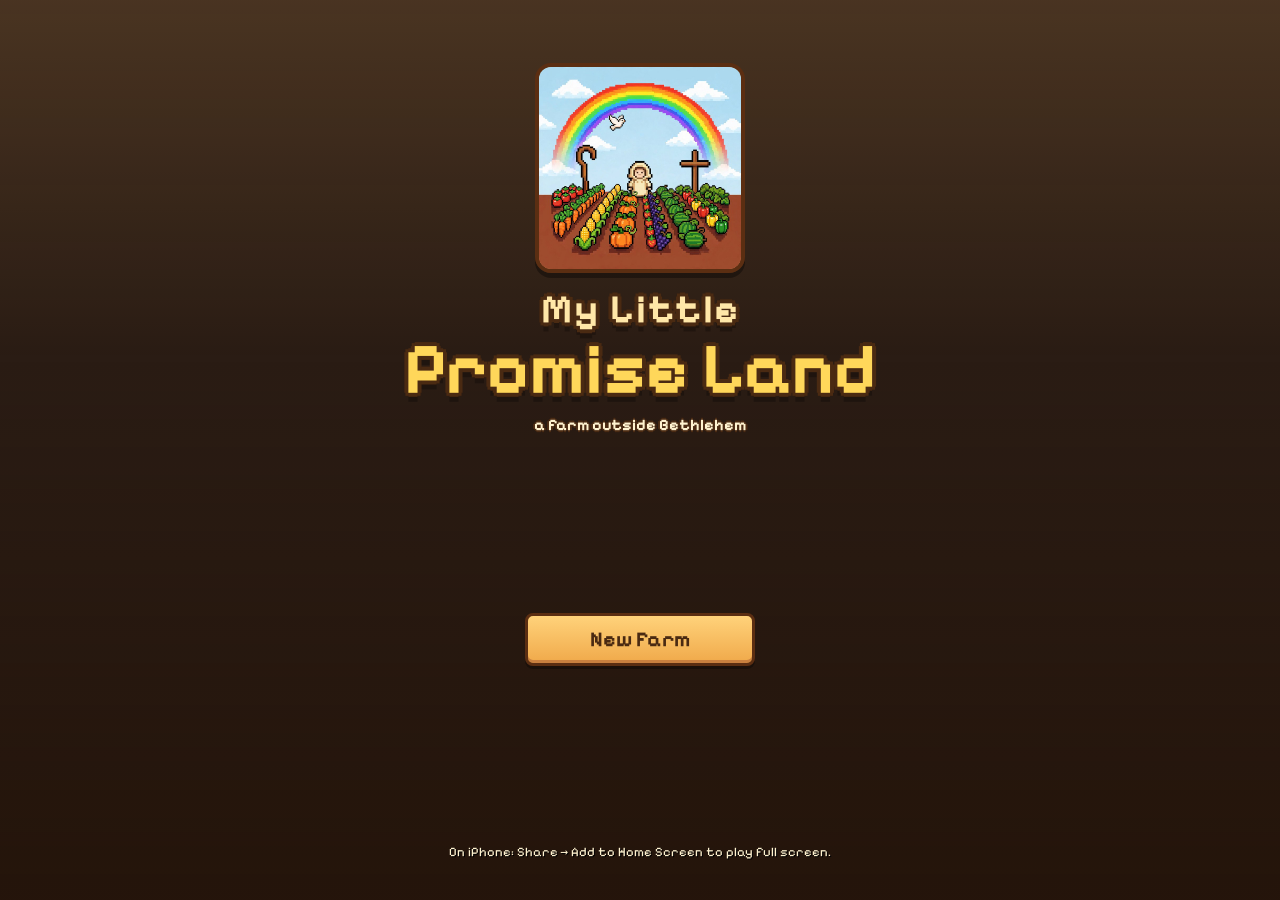
==== public/index.html @ b4720937 "World map with your location, enterable synagogue with its own interior Co-Authored-By: Claude Opus " ====
<!DOCTYPE html>
<html lang="en">
<head>
<meta charset="utf-8">
<meta name="viewport" content="width=device-width,initial-scale=1,maximum-scale=1,user-scalable=no,viewport-fit=cover">
<meta name="apple-mobile-web-app-capable" content="yes">
<meta name="mobile-web-app-capable" content="yes">
<meta name="apple-mobile-web-app-status-bar-style" content="black-translucent">
<meta name="apple-mobile-web-app-title" content="Promise Land">
<meta name="theme-color" content="#2a1c14">
<meta name="description" content="My Little Promise Land: a cozy farming game in Bible-times Bethlehem.">
<title>My Little Promise Land</title>
<link rel="manifest" href="manifest.webmanifest">
<link rel="apple-touch-icon" href="apple-touch-icon.png">
<link rel="icon" href="favicon.png">
<link rel="stylesheet" href="css/style.css">
</head>
<body>
<canvas id="c"></canvas>
<div id="loading"><img class="badge" src="art/logo.jpg" alt=""><span>Loading…</span></div>

<!-- HUD -->
<div id="hud">
  <button id="btnMenu" class="pbtn" aria-label="Bag">🎒</button>
  <button id="btnMap" class="pbtn" aria-label="Map">🗺️</button>
  <div id="clock" class="wood">
    <div id="cDay"></div>
    <div id="cTime"></div>
    <div id="cMoneyRow"><span class="coin">₪</span><span id="cMoney"></span></div>
  </div>
  <div id="energy" class="wood" aria-label="Energy"><div id="eTrack"><div id="eFill"></div></div><span>E</span></div>
  <div id="notes"></div>
  <div id="hotbar" class="wood"></div>
  <button id="btnA" aria-label="Use"><img alt=""></button>
  <button id="btnB" aria-label="Switch tool">⇄</button>
</div>
<div id="joy"><div id="knob"></div></div>
<div id="toasts"></div>
<div id="banner"></div>

<div id="dialog"><div class="paper"><div class="dhead"><canvas id="dPort" width="72" height="72"></canvas><div class="dname"></div></div><div class="dt"></div><div class="dch"></div></div></div>

<div id="menu"><div class="card paper">
  <div class="mhead"><div class="tabs"><div class="tab" data-tab="bag">Bag</div><div class="tab" data-tab="map">Map</div><div class="tab" data-tab="farm">Farm</div><div class="tab" data-tab="people">People</div><div class="tab" data-tab="opts">Options</div></div><button class="x">✕</button></div>
  <div class="mbody"></div>
</div></div>

<div id="binM"><div class="card paper">
  <div class="mhead"><div class="ttl">Shipping Bin</div><button class="x">✕</button></div>
  <div class="mbody"></div>
</div></div>

<div id="title">
  <div class="logo"><img class="badge" src="art/logo.jpg" alt="My Little Promise Land"><div class="l1">My Little</div><div class="l2">Promise Land</div><div class="l3">a farm outside Bethlehem</div></div>
  <div id="tbtns"></div>
  <div class="tip">On iPhone: Share → Add to Home Screen to play full screen.</div>
</div>

<div id="creator"><div class="card paper">
  <h2>Who are you?</h2>
  <div class="cwrap">
    <canvas id="cPrev" width="128" height="136"></canvas>
    <div class="cfields">
      <label>Your name<input id="cName" maxlength="14" autocomplete="off" autocapitalize="words" placeholder="Name"></label>
      <label>Farm name<input id="cFarm" maxlength="18" autocomplete="off" autocapitalize="words" placeholder="e.g. Olive Hill"></label>
    </div>
  </div>
  <div class="crow"><span>Hair</span><button class="arrow" id="cHairL">◀</button><b id="cHairName"></b><button class="arrow" id="cHairR">▶</button></div>
  <div class="crow"><span>Hair color</span><div class="sws" id="cHairCol"></div></div>
  <div class="crow"><span>Skin</span><div class="sws" id="cSkin"></div></div>
  <div class="crow"><span>Tunic</span><div class="sws" id="cShirt"></div></div>
  <div class="crow"><span>Trousers</span><div class="sws" id="cPants"></div></div>
  <div class="cbtns"><button class="btn alt" id="cRandom">Random</button><button class="btn" id="cStart">Start farming</button></div>
</div></div>

<div id="fade"></div>
<div id="night"><div class="stars"></div><div class="nwrap"><div class="moon"></div><div class="n1"></div><div class="n2"></div><div class="n3"></div><button class="btn" id="nGo">Good morning ☀</button></div></div>

<script src="js/core.js"></script>
<script src="js/character.js"></script>
<script src="js/world.js"></script>
<script src="js/farming.js"></script>
<script src="js/npc.js"></script>
<script src="js/town.js"></script>
<script src="js/interior.js"></script>
<script src="js/game.js"></script>
</body>
</html>
---- public/css/style.css ----
@font-face{font-family:'Pixelify Sans';font-weight:400;src:url(../fonts/pixelify-sans-latin-400-normal.woff2) format('woff2')}
@font-face{font-family:'Pixelify Sans';font-weight:600 800;src:url(../fonts/pixelify-sans-latin-700-normal.woff2) format('woff2')}
*{box-sizing:border-box}
html,body{margin:0;height:100%;overflow:hidden;background:#2a1c14;color:#4a2a12;font-family:'Pixelify Sans',ui-monospace,monospace;touch-action:none;-webkit-user-select:none;user-select:none;-webkit-touch-callout:none;-webkit-tap-highlight-color:transparent;overscroll-behavior:none}
#c{position:fixed;inset:0;width:100vw;height:100vh;image-rendering:pixelated;display:block}
button{font:inherit;cursor:pointer}
#loading{position:fixed;inset:0;display:flex;flex-direction:column;gap:16px;align-items:center;justify-content:center;color:#f7d9a0;font-size:22px;z-index:99;background:#2a1c14}
.badge{width:min(46vw,210px);height:auto;border:4px solid #5b2e12;border-radius:16px;box-shadow:inset 0 0 0 3px #e8a35a,0 5px 0 rgba(0,0,0,.35);display:block;margin:0 auto 12px}

/* wood + paper look */
.wood{background:#e8a35a;border:3px solid #5b2e12;border-radius:8px;box-shadow:inset 0 0 0 2px #f6c886,inset 0 -3px 0 2px #c9803f,0 3px 0 rgba(0,0,0,.35)}
.paper{background:#fbe6bf;border:4px solid #5b2e12;border-radius:10px;box-shadow:inset 0 0 0 3px #e8a35a,inset 0 0 0 5px #f9d9a0,0 6px 0 rgba(0,0,0,.35)}
.btn{background:linear-gradient(#ffd27a,#f0a94a);border:3px solid #5b2e12;border-radius:8px;color:#4a2a12;font-weight:700;font-size:16px;padding:8px 16px;box-shadow:inset 0 -3px 0 #c9803f,0 3px 0 rgba(0,0,0,.3)}
.btn:active{transform:translateY(2px);box-shadow:inset 0 -1px 0 #c9803f}
.btn.alt{background:#fbe6bf}
.btn.big{font-size:21px;padding:11px 26px;min-width:230px}
.muted{opacity:.75;font-size:13px}

/* HUD */
#hud{display:none}#hud.on{display:block}
#btnMenu{position:fixed;left:calc(env(safe-area-inset-left) + 10px);top:calc(env(safe-area-inset-top) + 10px);width:52px;height:52px;font-size:26px;z-index:6}
.pbtn{background:#e8a35a;border:3px solid #5b2e12;border-radius:10px;box-shadow:inset 0 0 0 2px #f6c886,inset 0 -3px 0 2px #c9803f,0 3px 0 rgba(0,0,0,.35);display:flex;align-items:center;justify-content:center;padding:0}
#clock{position:fixed;right:calc(env(safe-area-inset-right) + 10px);top:calc(env(safe-area-inset-top) + 10px);padding:6px 10px 6px;min-width:150px;text-align:right;z-index:6}
#cDay{font-weight:700;font-size:15px;background:#fbe6bf;border-radius:4px;padding:1px 6px;text-align:center;box-shadow:inset 0 0 0 2px #c9803f}
#cTime{font-weight:700;font-size:20px;text-align:center;margin:3px 0;color:#3a1e08}
#cMoneyRow{background:#3a1e08;color:#ffd75a;border-radius:4px;padding:2px 8px;font-weight:700;font-size:17px;display:flex;justify-content:space-between;box-shadow:inset 0 0 0 2px #6b3b1c}
.coin{width:20px;height:20px;border-radius:50%;background:radial-gradient(circle at 35% 30%,#fff3a8,#ffd23a 45%,#c98a10);border:2px solid #7a4a00;color:#7a4a00;font-size:11px;display:flex;align-items:center;justify-content:center;align-self:center}
#energy{position:fixed;right:calc(env(safe-area-inset-right) + 12px);top:calc(env(safe-area-inset-top) + 128px);width:30px;padding:4px 4px 2px;z-index:6;display:flex;flex-direction:column;align-items:center}
#eTrack{width:14px;height:110px;background:#3a1e08;border-radius:3px;position:relative;overflow:hidden;box-shadow:inset 0 0 0 1px #000}
#eFill{position:absolute;left:2px;right:2px;bottom:2px;border-radius:2px;transition:height .25s}
#energy span{font-weight:700;font-size:13px;color:#3a1e08;margin-top:1px}
#notes{position:fixed;left:calc(env(safe-area-inset-left) + 10px);top:calc(env(safe-area-inset-top) + 74px);display:flex;flex-direction:column;gap:5px;z-index:6;pointer-events:none}
.note{display:flex;align-items:center;gap:6px;background:#fbe6bf;border:3px solid #5b2e12;border-radius:8px;padding:2px 10px 2px 4px;font-size:14px;font-weight:600;box-shadow:0 3px 0 rgba(0,0,0,.3);transition:opacity .4s,transform .4s}
.note img{width:28px;height:28px;image-rendering:pixelated}.note b{color:#2a7a1a}
.note.in{animation:nin .25s ease-out}.note.out{opacity:0;transform:translateX(-20px)}
@keyframes nin{from{transform:translateX(-30px);opacity:0}}
#hotbar{position:fixed;left:50%;transform:translateX(-50%);bottom:calc(env(safe-area-inset-bottom) + 8px);display:flex;gap:3px;padding:4px;z-index:6}
.slot{width:40px;height:40px;background:#fbe6bf;border-radius:5px;box-shadow:inset 0 0 0 2px #c9803f;position:relative;display:flex;align-items:center;justify-content:center}
.slot img{width:32px;height:32px;image-rendering:pixelated;pointer-events:none}
.slot .n{position:absolute;right:2px;bottom:0;font-size:12px;font-weight:700;color:#fff;text-shadow:1px 1px 0 #000,-1px -1px 0 #000,1px -1px 0 #000,-1px 1px 0 #000;pointer-events:none}
.slot.sel{box-shadow:inset 0 0 0 3px #d9381e,0 0 0 2px #ffd75a}
#btnA{position:fixed;right:calc(env(safe-area-inset-right) + 18px);bottom:calc(env(safe-area-inset-bottom) + 76px);width:84px;height:84px;border-radius:50%;background:radial-gradient(circle at 40% 35%,#ffe3a6,#f0a94a);border:4px solid #5b2e12;box-shadow:inset 0 -5px 0 #c9803f,0 4px 0 rgba(0,0,0,.35);z-index:6;display:flex;align-items:center;justify-content:center;padding:0}
#btnA img{width:46px;height:46px;image-rendering:pixelated;pointer-events:none}
#btnA.dn{transform:translateY(3px) scale(.96);box-shadow:inset 0 -2px 0 #c9803f}
#btnA.talk{background:radial-gradient(circle at 40% 35%,#fff7d6,#ffd75a)}
#btnA.talk::after{content:'!';position:absolute;top:-6px;right:-2px;width:24px;height:24px;border-radius:50%;background:#d9381e;color:#fff;font-weight:700;display:flex;align-items:center;justify-content:center;border:2px solid #5b2e12;font-size:15px}
#btnB{position:fixed;right:calc(env(safe-area-inset-right) + 112px);bottom:calc(env(safe-area-inset-bottom) + 70px);width:52px;height:52px;border-radius:50%;background:#fbe6bf;border:3px solid #5b2e12;box-shadow:inset 0 -3px 0 #e8a35a,0 3px 0 rgba(0,0,0,.3);z-index:6;font-size:22px;font-weight:700;color:#5b2e12;padding:0}
#joy{position:fixed;width:110px;height:110px;border-radius:50%;background:rgba(40,20,8,.18);border:3px solid rgba(255,235,200,.55);display:none;z-index:5;pointer-events:none}
#joy.on{display:block}
#knob{position:absolute;left:31px;top:31px;width:42px;height:42px;border-radius:50%;background:#fbe6bf;border:3px solid #5b2e12;opacity:.9}
#toasts{position:fixed;left:50%;transform:translateX(-50%);top:30%;display:flex;flex-direction:column;align-items:center;gap:6px;z-index:8;pointer-events:none;width:90vw}
.toast{background:#fbe6bf;border:3px solid #5b2e12;border-radius:8px;padding:7px 12px;font-size:15px;text-align:center;box-shadow:0 3px 0 rgba(0,0,0,.3);animation:nin .2s}
#banner{position:fixed;left:50%;top:24%;transform:translateX(-50%);font-size:28px;font-weight:700;color:#fff3d0;text-shadow:3px 0 #4a2a12,-3px 0 #4a2a12,0 3px #4a2a12,0 -3px #4a2a12,2px 2px #4a2a12,-2px -2px #4a2a12,2px -2px #4a2a12,-2px 2px #4a2a12;opacity:0;pointer-events:none;z-index:7;white-space:nowrap}
#banner.on{animation:ban 2.6s}
@keyframes ban{0%{opacity:0;transform:translate(-50%,8px)}15%,75%{opacity:1;transform:translate(-50%,0)}100%{opacity:0}}

/* dialog */
#dialog{position:fixed;left:50%;transform:translateX(-50%);bottom:calc(env(safe-area-inset-bottom) + 64px);width:min(560px,94vw);z-index:20;display:none}
#dialog.on{display:block}
#dialog .paper{padding:14px 16px}
#dialog .dt{font-size:17px;line-height:1.4;color:#3a1e08}
#dialog .dch{display:flex;gap:8px;justify-content:flex-end;margin-top:10px}
#dialog .dch:empty{display:none}

/* menu */
#menu{position:fixed;inset:0;background:rgba(20,10,4,.5);display:none;align-items:center;justify-content:center;z-index:30;padding:calc(env(safe-area-inset-top) + 12px) 10px calc(env(safe-area-inset-bottom) + 12px)}
#menu.on,#binM.on{display:flex}
#binM{position:fixed;inset:0;background:rgba(20,10,4,.5);display:none;align-items:center;justify-content:center;z-index:30;padding:calc(env(safe-area-inset-top) + 12px) 10px calc(env(safe-area-inset-bottom) + 12px)}
#binM .card{width:min(520px,100%);max-height:100%;display:flex;flex-direction:column;overflow:hidden}
.ttl{flex:1;font-weight:700;font-size:20px;padding-left:6px}
.binhead{display:flex;justify-content:space-between;align-items:center;font-weight:700;font-size:17px}.binhead b{background:#3a1e08;color:#ffd75a;border-radius:6px;padding:2px 10px}
.binrow{min-height:52px;background:#e9c58d;border-radius:8px;padding:4px}
.h3{font-weight:700;margin:12px 0 6px}
.slot.dim{opacity:.45}
#night .old-ship{background:rgba(255,240,210,.08);border:2px solid rgba(255,220,160,.4);border-radius:10px;padding:8px 14px;min-width:220px;margin-bottom:10px}
.sh-t{font-weight:700;margin-bottom:4px}
.sh-r{display:flex;align-items:center;gap:8px;font-size:15px;justify-content:space-between}.sh-r img{width:24px;height:24px;image-rendering:pixelated}.sh-r span{flex:1;text-align:left}
.sh-r.tot{border-top:1px solid rgba(255,220,160,.4);margin-top:4px;padding-top:4px;font-weight:700;color:#ffd75a}
.saved{font-size:13px;opacity:.7}
#menu .card{width:min(520px,100%);max-height:100%;display:flex;flex-direction:column;overflow:hidden}
.mhead{display:flex;align-items:center;gap:6px;padding:8px 8px 0}
.tabs{display:flex;gap:4px;flex:1}
.tab{padding:6px 12px;font-weight:700;border-radius:6px 6px 0 0;background:#e8a35a;color:#5b2e12;cursor:pointer}
.tab.on{background:#fff2d6;color:#3a1e08}
.x{width:38px;height:38px;border-radius:8px;background:#d9381e;color:#fff;border:3px solid #5b2e12;font-weight:700;font-size:16px;padding:0}
.mbody{padding:10px 12px 14px;overflow-y:auto;touch-action:pan-y;font-size:15px;background:#fff2d6;margin:0 8px 8px;border-radius:6px}
.grid{display:grid;grid-template-columns:repeat(6,48px);gap:5px;justify-content:center}
.grid .slot{width:48px;height:48px;cursor:pointer}.grid .slot.hb{background:#ffe9bd}.grid .slot.pick{box-shadow:inset 0 0 0 3px #2a7ad9}
.detail{display:flex;gap:10px;align-items:center;margin-top:10px;background:#fbe6bf;border-radius:8px;padding:8px;box-shadow:inset 0 0 0 2px #e8a35a}
.detail img{width:40px;height:40px;image-rendering:pixelated}
.row{display:flex;align-items:center;justify-content:space-between;gap:10px;padding:8px 0;border-bottom:2px dashed #e8c48a}
.farmcard{display:flex;gap:12px;align-items:flex-start}.farmcard canvas{width:96px;height:96px;image-rendering:pixelated;background:#cfe7a8;border-radius:8px;box-shadow:inset 0 0 0 3px #e8a35a;flex:none}
.big{font-size:22px;font-weight:700}
.kv{display:flex;justify-content:space-between;gap:12px;font-size:14px;margin-top:4px}

/* title */
#title{position:fixed;inset:0;z-index:40;display:none;flex-direction:column;align-items:center;justify-content:space-between;padding:calc(env(safe-area-inset-top) + 7vh) 20px calc(env(safe-area-inset-bottom) + 40px);background:linear-gradient(rgba(255,190,110,.15),rgba(0,0,0,0) 40%,rgba(30,12,0,.45))}
#title.on{display:flex}
.logo{text-align:center;color:#ffe7a8;text-shadow:4px 0 #4a2a12,-4px 0 #4a2a12,0 4px #4a2a12,0 -4px #4a2a12,3px 3px #4a2a12,-3px -3px #4a2a12,3px -3px #4a2a12,-3px 3px #4a2a12,0 9px 0 rgba(0,0,0,.25);font-weight:700}
.logo .l1{font-size:min(9vw,40px);letter-spacing:2px}
.logo .l2{font-size:min(14vw,72px);line-height:1;color:#ffd75a}
.logo .l3{font-size:16px;margin-top:10px;color:#fff3d0;text-shadow:2px 0 #4a2a12,-2px 0 #4a2a12,0 2px #4a2a12,0 -2px #4a2a12}
#tbtns{display:flex;flex-direction:column;gap:12px;align-items:center}
#title .tip{color:#fff3d0;font-size:13px;text-shadow:1px 1px 0 #000;text-align:center}

/* creator */
#creator{position:fixed;inset:0;z-index:45;display:none;align-items:center;justify-content:center;background:rgba(30,14,4,.55);padding:calc(env(safe-area-inset-top) + 10px) 10px calc(env(safe-area-inset-bottom) + 10px)}
#creator.on{display:flex}
#creator .card{width:min(440px,100%);max-height:100%;overflow-y:auto;padding:14px 16px 16px;touch-action:pan-y}
#creator h2{margin:0 0 8px;text-align:center;font-size:24px}
.cwrap{display:flex;gap:12px;align-items:center}
#cPrev{width:110px;height:117px;image-rendering:pixelated;background:linear-gradient(#bfe2f2,#bfe2f2 50%,#9ccf6a 50%);border-radius:10px;box-shadow:inset 0 0 0 3px #e8a35a;flex:none}
.cfields{flex:1;display:flex;flex-direction:column;gap:8px}
.cfields label{font-size:13px;font-weight:700;display:flex;flex-direction:column;gap:3px}
.cfields input{font:inherit;font-size:17px;padding:7px 9px;border:3px solid #5b2e12;border-radius:7px;background:#fffaf0;color:#3a1e08;-webkit-user-select:text;user-select:text;width:100%}
.cfields input.need{border-color:#d9381e;animation:shake .3s}
@keyframes shake{25%{transform:translateX(-4px)}75%{transform:translateX(4px)}}
.crow{display:flex;align-items:center;gap:8px;margin-top:10px;font-weight:700;font-size:15px}
.crow>span{width:86px;flex:none}
.crow b{min-width:70px;text-align:center}
.arrow{width:36px;height:34px;border-radius:7px;background:#e8a35a;border:3px solid #5b2e12;color:#5b2e12;font-weight:700;padding:0}
.sws{display:flex;flex-wrap:wrap;gap:5px}
.sw{width:26px;height:26px;border-radius:6px;border:3px solid #5b2e12;padding:0}
.sw.on{outline:3px solid #2a7ad9;outline-offset:1px}
.cbtns{display:flex;justify-content:space-between;margin-top:16px;gap:10px}

#fade{position:fixed;inset:0;background:#0b0820;opacity:0;pointer-events:none;transition:opacity .9s;z-index:50}
#fade.on{opacity:1;pointer-events:auto}

/* landscape phones: energy sits beside the clock, buttons drop to the bottom corner, toolbar moves left */
@media (orientation: landscape) and (max-height: 540px){
  #btnMenu{left:calc(env(safe-area-inset-left) * .35 + 6px);top:8px}
  #clock{right:calc(env(safe-area-inset-right) * .35 + 6px);top:8px}
  #energy{top:108px;right:calc(env(safe-area-inset-right) * .35 + 8px)}
  #eTrack{height:76px}
  #notes{left:calc(env(safe-area-inset-left) * .35 + 6px)}
  #clock{min-width:150px;padding:4px 8px}
  #cTime{font-size:18px;margin:2px 0}
  #hotbar{left:50%;transform:translateX(-50%);bottom:calc(env(safe-area-inset-bottom) + 6px)}
  #btnA{bottom:calc(env(safe-area-inset-bottom) + 14px);right:calc(env(safe-area-inset-right) + 16px);width:76px;height:76px}
  #btnA img{width:42px;height:42px}
  #btnB{bottom:calc(env(safe-area-inset-bottom) + 12px);right:calc(env(safe-area-inset-right) + 102px)}
  #dialog{bottom:calc(env(safe-area-inset-bottom) + 62px);width:min(520px,70vw)}
  #notes{top:68px}
  #toasts{top:22%}
  #title{padding-top:calc(env(safe-area-inset-top) + 3vh);padding-bottom:calc(env(safe-area-inset-bottom) + 14px)}
  .badge{width:min(26vh,150px);margin-bottom:6px}
  .logo .l1{font-size:26px}.logo .l2{font-size:46px}.logo .l3{margin-top:4px}
  #title .tip{display:none}
  #creator .card{width:min(620px,100%)}
}
/* very narrow landscape (small iPhones): slightly smaller toolbar slots */
@media (orientation: landscape) and (max-width: 700px){
  .slot{width:36px;height:36px}.slot img{width:28px;height:28px}
}

/* end of day */
#night{position:fixed;inset:0;z-index:51;display:none;align-items:center;justify-content:center;color:#f7e3b0;text-align:center;padding:calc(env(safe-area-inset-top) + 20px) 18px calc(env(safe-area-inset-bottom) + 20px);background:radial-gradient(ellipse at 50% 120%,#3b2a5a 0%,#151233 45%,#07061a 100%);overflow:hidden}
#night.on{display:flex;animation:nfade .6s}
@keyframes nfade{from{opacity:0}}
#night .stars{position:absolute;inset:0;pointer-events:none}
#night .stars i{position:absolute;width:3px;height:3px;background:#fff6d8;animation:tw 2.4s infinite ease-in-out;opacity:.3}
#night .stars i.big{width:5px;height:5px;box-shadow:0 0 6px #fff3c0}
@keyframes tw{50%{opacity:1}}
.nwrap{position:relative;display:flex;flex-direction:column;align-items:center;gap:8px;width:min(400px,100%);max-height:100%;overflow-y:auto;padding:30px 4px 10px}
.moon{width:54px;height:54px;border-radius:50%;background:#fff1c2;box-shadow:inset -12px -6px 0 #e8cf8a,0 0 30px rgba(255,236,170,.5);margin-bottom:6px}
#night .n1{font-size:24px;font-weight:700;text-shadow:2px 2px 0 #000}
#night .n2{font-size:16px;opacity:.85}
#night .n3{width:100%;display:flex;flex-direction:column;align-items:center;gap:8px;margin-top:6px}
.report{width:100%;padding:12px 14px 12px;color:#3a1e08;opacity:0;transform:translateY(16px) scale(.97);transition:all .4s cubic-bezier(.2,1.4,.4,1)}
.report.show{opacity:1;transform:none}
.rt{font-weight:700;font-size:19px;margin-bottom:6px;letter-spacing:1px}
.rows{display:flex;flex-direction:column;gap:4px}
.sr{display:flex;align-items:center;gap:10px;background:#fff2d6;border-radius:7px;padding:4px 10px 4px 6px;box-shadow:inset 0 0 0 2px #e8c48a;opacity:0;transform:translateX(-26px);transition:all .3s ease-out}
.sr.show{opacity:1;transform:none}
.sr img{width:30px;height:30px;image-rendering:pixelated}
.sr .nm{flex:1;text-align:left;font-size:16px;font-weight:600}.sr small{font-size:13px;opacity:.7}
.sr b{font-size:16px;color:#2a7a1a;min-width:64px;text-align:right}
.rtot{display:flex;justify-content:space-between;align-items:center;margin-top:10px;padding:8px 12px;background:#3a1e08;color:#ffd75a;border-radius:8px;font-weight:700;font-size:18px;opacity:0;transform:scale(.9);transition:all .3s}
.rtot.show{opacity:1;transform:none}.rtot b{font-size:22px}
.rtot.shine{animation:shine .7s}
@keyframes shine{30%{transform:scale(1.07);box-shadow:0 0 22px rgba(255,215,90,.8)}}
.nothing{font-size:15px;opacity:0;transition:opacity .5s;max-width:300px}.nothing.show{opacity:.8}
#night .saved{font-size:13px;opacity:.6}
#nGo{margin-top:8px;opacity:0;pointer-events:none;transform:translateY(8px);transition:all .35s}
#nGo.show{opacity:1;pointer-events:auto;transform:none}

/* watering can level on the toolbar */
.slot .wb{position:absolute;left:5px;right:5px;bottom:3px;height:4px;background:#3a1e08;border-radius:2px;display:none;overflow:hidden}
.slot .wb i{display:block;height:100%;background:#4fb4f2}
/* merchant shop */
.shoprow{display:flex;align-items:center;gap:8px;background:#fbe6bf;border-radius:8px;padding:6px 8px;margin-bottom:6px;box-shadow:inset 0 0 0 2px #e8c48a}
.shoprow img{width:34px;height:34px;image-rendering:pixelated}
.shoprow .si{flex:1;min-width:0}.shoprow .si b{font-size:15px}
.shoprow .sb{display:flex;align-items:center;gap:5px}.shoprow .pr{font-weight:700;color:#7a4a00;margin-right:2px}
.shoprow .btn{padding:5px 9px;font-size:14px}
.shoprow.off{opacity:.5}
.btn:disabled{opacity:.45;filter:grayscale(.6)}

/* dialog speaker */
#dialog .dhead{display:flex;align-items:center;gap:8px;margin:-4px 0 6px}
#dPort{width:56px;height:56px;image-rendering:pixelated;background:#cfe7a8;border-radius:8px;box-shadow:inset 0 0 0 3px #e8a35a}
#dialog .dname{font-weight:700;font-size:18px;color:#7a3a10}
/* shop tabs and requirements */
.stabs{display:flex;gap:6px;margin:4px 0 8px}
.stab{font:inherit;font-weight:700;font-size:15px;padding:6px 12px;border-radius:8px;border:3px solid #5b2e12;background:#fbe6bf;color:#5b2e12}
.stab.on{background:#ffd27a}
.req .ok,.req.ok{color:#2a7a1a}.req .no{color:#b02a1a}.req{font-size:13px;margin-top:2px}
/* people */
.person{display:flex;gap:10px;align-items:center;background:#fbe6bf;border-radius:8px;padding:6px 8px;margin-bottom:6px;box-shadow:inset 0 0 0 2px #e8c48a}
.person canvas{width:48px;height:48px;image-rendering:pixelated;background:#cfe7a8;border-radius:6px}
.person .pi{flex:1}.hearts{color:#e0405a;font-size:15px;letter-spacing:1px}.hearts span{color:#e3c9a0}

.shoprow img.bimg{width:44px;height:44px}

#btnMap{position:fixed;left:calc(env(safe-area-inset-left) + 10px);top:calc(env(safe-area-inset-top) + 70px);width:44px;height:44px;font-size:22px;z-index:6}
@media (orientation:landscape) and (max-height:500px){#btnMap{left:calc(env(safe-area-inset-left) * .35 + 10px);top:66px}}
.mapwrap{position:relative;border:3px solid #5b2e12;border-radius:6px;overflow:hidden;background:#2b5a2a}
.mapwrap canvas{display:block;width:100%;height:auto;image-rendering:pixelated}
.mapwrap .pin{position:absolute;width:26px;height:26px;margin:-13px 0 0 -13px;border-radius:50%;border:3px solid #ff4a32;animation:pinp 1.2s ease-out infinite;pointer-events:none}
@keyframes pinp{0%{transform:scale(.3);opacity:1}100%{transform:scale(1.4);opacity:0}}
.mapbtns{display:flex;gap:6px;margin-bottom:6px}.mapbtns .btn{flex:1;padding:6px 4px;font-size:14px}
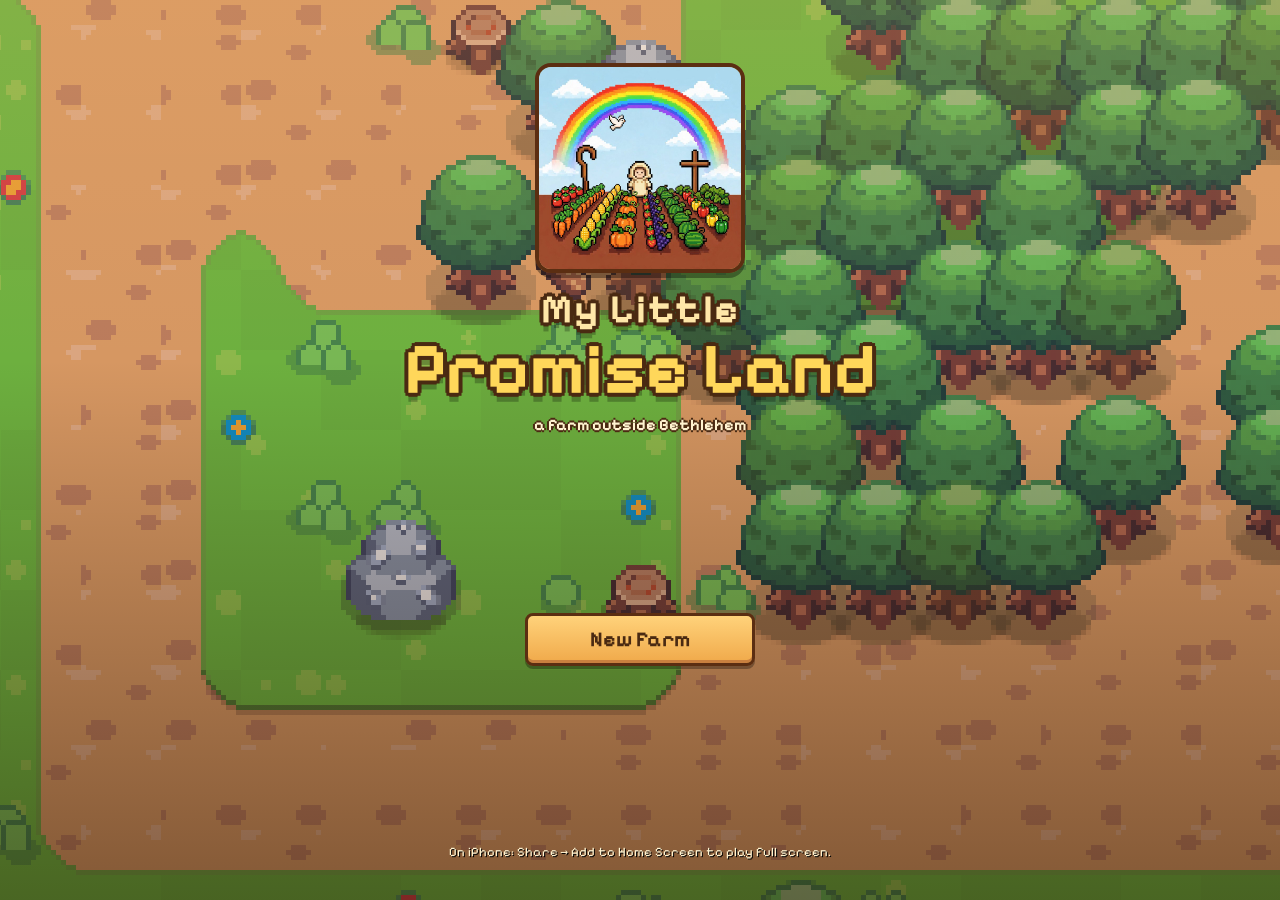
==== commit f4b7831f: "The Jordan: river, stream, Galilee Bay, beach and dock; Peter the fisherman; fishing with a reeling " ====
--- a/public/index.html
+++ b/public/index.html
@@ -83,6 +83,7 @@
 <script src="js/npc.js"></script>
 <script src="js/town.js"></script>
 <script src="js/interior.js"></script>
+<script src="js/jordan.js"></script>
 <script src="js/game.js"></script>
 </body>
 </html>
--- a/public/css/style.css
+++ b/public/css/style.css
@@ -215,8 +215,30 @@
 
 #btnMap{position:fixed;left:calc(env(safe-area-inset-left) + 10px);top:calc(env(safe-area-inset-top) + 70px);width:44px;height:44px;font-size:22px;z-index:6}
 @media (orientation:landscape) and (max-height:500px){#btnMap{left:calc(env(safe-area-inset-left) * .35 + 10px);top:66px}}
-.mapwrap{position:relative;border:3px solid #5b2e12;border-radius:6px;overflow:hidden;background:#2b5a2a}
-.mapwrap canvas{display:block;width:100%;height:auto;image-rendering:pixelated}
-.mapwrap .pin{position:absolute;width:26px;height:26px;margin:-13px 0 0 -13px;border-radius:50%;border:3px solid #ff4a32;animation:pinp 1.2s ease-out infinite;pointer-events:none}
+.mapwrap{position:relative;border:3px solid #5b2e12;border-radius:6px;overflow:auto;background:#2b5a2a;max-height:52vh;-webkit-overflow-scrolling:touch}
+.mapinner{position:relative;width:100%}.mapinner.zoom{width:250%}
+.mapart{display:block;width:100%;height:auto}
+.mlab{position:absolute;transform:translate(-50%,-100%);background:rgba(44,24,10,.86);color:#fff7e2;font:700 11px 'Pixelify Sans',monospace;padding:1px 5px 2px;border-radius:4px;border:1px solid #d9ad3c;white-space:nowrap;pointer-events:none;display:flex;align-items:center;gap:3px;line-height:1.2}
+.mlab.sm{font-size:9px;border-color:#a77c22}.mlab.road{background:rgba(255,248,230,.9);color:#5b2e12;border-color:#5b2e12;font-size:10px}.mlab small{font-size:8px;opacity:.75}
+.mapinner.zoom .mlab{font-size:13px}.mapinner.zoom .mlab.sm{font-size:11px}
+.kd{display:inline-block;width:7px;height:7px;border-radius:50%;flex:none}.kd.open{background:#6fdc4f;box-shadow:0 0 0 1px #2d6b1e}.kd.shut{background:#ef5a3c;box-shadow:0 0 0 1px #7a2414}.kd.you{background:#e8392a;box-shadow:0 0 0 2px #fff}
+.mapkey{display:flex;gap:12px;justify-content:center;margin-top:6px;font-size:12px;color:#5b2e12;font-weight:700}.mapkey span{display:flex;align-items:center;gap:5px}
+.mapbtns .mz{flex:0 0 44px}
+.pin{position:absolute;width:0;height:0;pointer-events:none;z-index:2}
+.pin b{position:absolute;left:-6px;top:-6px;width:12px;height:12px;border-radius:50%;background:#e8392a;border:2px solid #fff;box-sizing:border-box;box-shadow:0 1px 3px rgba(0,0,0,.5)}
+.pin::before{content:'';position:absolute;left:-14px;top:-14px;width:28px;height:28px;border-radius:50%;border:3px solid #ff4a32;box-sizing:border-box;animation:pinp 1.2s ease-out infinite}
+.pin span{position:absolute;left:0;top:9px;transform:translateX(-50%);background:#e8392a;color:#fff;font:700 10px 'Pixelify Sans',monospace;padding:0 4px;border-radius:3px;white-space:nowrap}
 @keyframes pinp{0%{transform:scale(.3);opacity:1}100%{transform:scale(1.4);opacity:0}}
 .mapbtns{display:flex;gap:6px;margin-bottom:6px}.mapbtns .btn{flex:1;padding:6px 4px;font-size:14px}
+.mlab.below{transform:translate(-50%,0)}.mlab.right{transform:translate(-100%,-100%)}.mlab.left{transform:translate(0,-100%)}
+
+#fishgame{position:fixed;inset:0;z-index:30;display:flex;align-items:flex-end;justify-content:center;padding-bottom:calc(env(safe-area-inset-bottom) + 150px);background:rgba(10,20,30,.18);touch-action:none}
+#fishgame .fg-card{width:min(340px,88vw);background:#f6ead0;border:3px solid #5b2e12;border-radius:10px;box-shadow:0 6px 0 #3a1c0a,0 10px 24px rgba(0,0,0,.4);padding:10px 12px 12px;text-align:center}
+#fishgame .fg-title{font:700 18px 'Pixelify Sans',monospace;color:#5b2e12;margin-bottom:8px}
+#fishgame .fg-bar{position:relative;height:30px;border:3px solid #3a2414;border-radius:6px;background:linear-gradient(#3f7fb0,#2c5f8a);overflow:hidden}
+#fishgame .fg-zone{position:absolute;top:0;bottom:0;background:#6fdc4f;box-shadow:inset 0 0 0 2px #2d6b1e}
+#fishgame .fg-needle{position:absolute;top:-2px;bottom:-2px;width:6px;margin-left:-3px;background:#fff;border:2px solid #3a2414;border-radius:3px}
+#fishgame .fg-bar.good{animation:fgg .3s}#fishgame .fg-bar.bad{animation:fgb .3s}
+@keyframes fgg{0%{box-shadow:0 0 0 4px #6fdc4f}100%{box-shadow:none}}@keyframes fgb{0%,100%{transform:none}25%{transform:translateX(-5px)}75%{transform:translateX(5px)}}
+#fishgame .fg-pips{display:flex;gap:6px;justify-content:center;margin:8px 0 2px}#fishgame .fg-pips i{width:14px;height:14px;border-radius:50%;border:2px solid #5b2e12;background:#fff}#fishgame .fg-pips i.on{background:#e8a33a}
+#fishgame .fg-hint{font-size:13px;color:#7a4a28;min-height:16px}
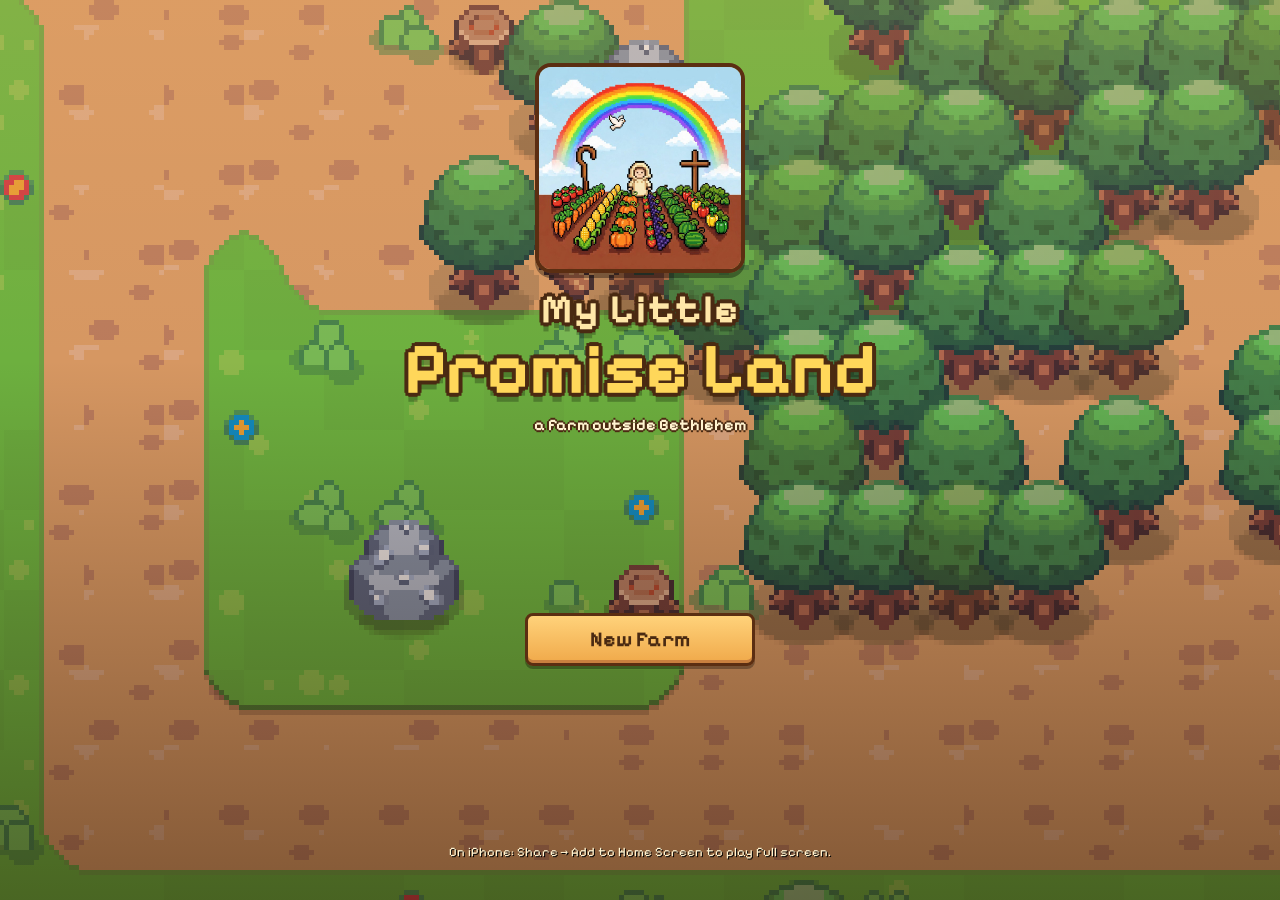
==== commit f255deee: "Mount Sinai: wilderness, oasis, switchback road up the mountain, fire, smoke, storm clouds, lightnin" ====
--- a/public/index.html
+++ b/public/index.html
@@ -84,6 +84,7 @@
 <script src="js/town.js"></script>
 <script src="js/interior.js"></script>
 <script src="js/jordan.js"></script>
+<script src="js/sinai.js"></script>
 <script src="js/game.js"></script>
 </body>
 </html>
--- a/public/css/style.css
+++ b/public/css/style.css
@@ -229,7 +229,7 @@
 .pin::before{content:'';position:absolute;left:-14px;top:-14px;width:28px;height:28px;border-radius:50%;border:3px solid #ff4a32;box-sizing:border-box;animation:pinp 1.2s ease-out infinite}
 .pin span{position:absolute;left:0;top:9px;transform:translateX(-50%);background:#e8392a;color:#fff;font:700 10px 'Pixelify Sans',monospace;padding:0 4px;border-radius:3px;white-space:nowrap}
 @keyframes pinp{0%{transform:scale(.3);opacity:1}100%{transform:scale(1.4);opacity:0}}
-.mapbtns{display:flex;gap:6px;margin-bottom:6px}.mapbtns .btn{flex:1;padding:6px 4px;font-size:14px}
+.mapbtns{display:flex;flex-wrap:wrap;gap:5px;margin-bottom:6px}.mapbtns .btn{flex:1 1 28%;padding:5px 3px;font-size:13px}
 .mlab.below{transform:translate(-50%,0)}.mlab.right{transform:translate(-100%,-100%)}.mlab.left{transform:translate(0,-100%)}
 
 #fishgame{position:fixed;inset:0;z-index:30;display:flex;align-items:flex-end;justify-content:center;padding-bottom:calc(env(safe-area-inset-bottom) + 150px);background:rgba(10,20,30,.18);touch-action:none}
@@ -242,3 +242,18 @@
 @keyframes fgg{0%{box-shadow:0 0 0 4px #6fdc4f}100%{box-shadow:none}}@keyframes fgb{0%,100%{transform:none}25%{transform:translateX(-5px)}75%{transform:translateX(5px)}}
 #fishgame .fg-pips{display:flex;gap:6px;justify-content:center;margin:8px 0 2px}#fishgame .fg-pips i{width:14px;height:14px;border-radius:50%;border:2px solid #5b2e12;background:#fff}#fishgame .fg-pips i.on{background:#e8a33a}
 #fishgame .fg-hint{font-size:13px;color:#7a4a28;min-height:16px}
+#catchpop{position:fixed;inset:0;z-index:31;display:flex;align-items:center;justify-content:center;background:rgba(10,20,30,.35);animation:cpfade .2s}
+#catchpop .cp-card{position:relative;width:min(280px,80vw);background:#f6ead0;border:3px solid #5b2e12;border-radius:12px;box-shadow:0 6px 0 #3a1c0a,0 12px 30px rgba(0,0,0,.45);padding:18px 16px 14px;text-align:center;animation:cppop .35s cubic-bezier(.2,1.6,.4,1)}
+#catchpop .cp-badge{position:absolute;top:-14px;left:50%;transform:translateX(-50%) rotate(-3deg);background:#e8392a;color:#fff;font:700 14px 'Pixelify Sans',monospace;padding:3px 12px;border-radius:6px;border:2px solid #7a1a10;white-space:nowrap}
+#catchpop .cp-pic{width:150px;height:110px;margin:4px auto 8px;border-radius:10px;background:radial-gradient(circle,#bfe3f5 0,#7fbfe0 70%);border:3px solid #5b2e12;display:flex;align-items:center;justify-content:center}
+#catchpop .cp-pic img{width:112px;height:auto;image-rendering:pixelated;animation:cpwig 1.4s ease-in-out infinite}
+#catchpop .cp-name{font:700 22px 'Pixelify Sans',monospace;color:#5b2e12}
+#catchpop .cp-sub{color:#7a4a28;margin:6px 0 10px}
+#catchpop .cp-stats{display:flex;justify-content:center;gap:10px;margin:8px 0 12px}
+#catchpop .cp-stats div{background:#fff7e2;border:2px solid #c9a46a;border-radius:8px;padding:5px 14px;display:flex;flex-direction:column;align-items:center;min-width:76px}
+#catchpop .cp-stats b{font:700 18px 'Pixelify Sans',monospace;color:#3a2414}#catchpop .cp-stats span{font-size:11px;color:#8a6a48}
+#catchpop .btn{min-width:120px}
+@keyframes cppop{0%{transform:scale(.6);opacity:0}100%{transform:scale(1);opacity:1}}@keyframes cpfade{0%{opacity:0}}
+@keyframes cpwig{0%,100%{transform:rotate(-6deg)}50%{transform:rotate(6deg)}}
+
+*{font-variant-ligatures:none!important;font-feature-settings:"liga" 0,"clig" 0!important}
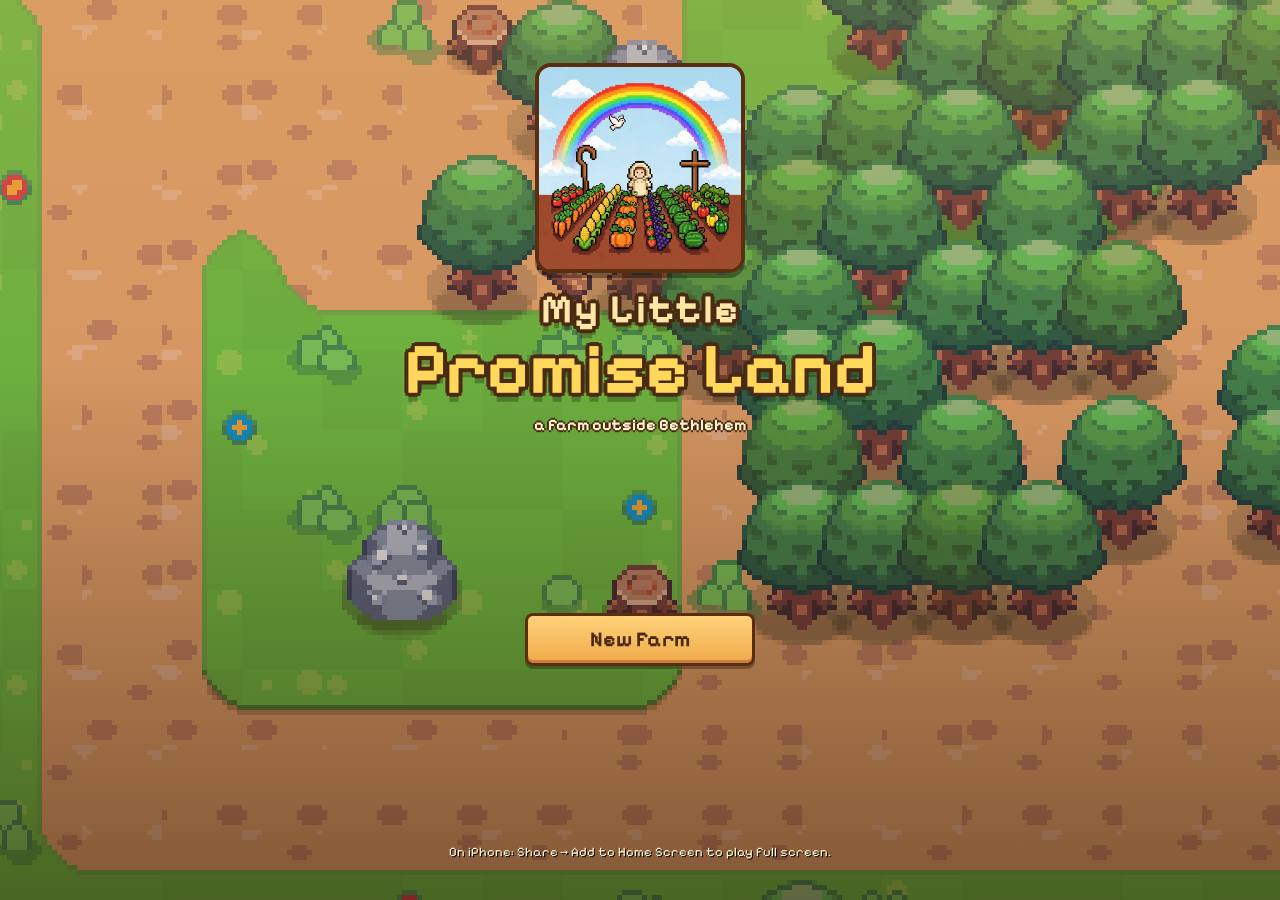
==== commit 93c712c6: "Workbench crafting: 47 recipes in 5 tabs that unlock as you play; machines (sprinklers, beehive, pre" ====
--- a/public/index.html
+++ b/public/index.html
@@ -85,6 +85,7 @@
 <script src="js/interior.js"></script>
 <script src="js/jordan.js"></script>
 <script src="js/sinai.js"></script>
+<script src="js/craft.js"></script>
 <script src="js/game.js"></script>
 </body>
 </html>
--- a/public/css/style.css
+++ b/public/css/style.css
@@ -257,3 +257,28 @@
 @keyframes cpwig{0%,100%{transform:rotate(-6deg)}50%{transform:rotate(6deg)}}
 
 *{font-variant-ligatures:none!important;font-feature-settings:"liga" 0,"clig" 0!important}
+/* workbench */
+.ctabs{position:sticky;top:-10px;z-index:2;background:#fff2d6;margin:0 -2px 6px;padding:4px 2px;overflow-x:auto;flex-wrap:nowrap;scrollbar-width:none}
+.ctabs::-webkit-scrollbar{display:none}
+.ctabs{gap:4px}.ctabs .stab{position:relative;flex:1 1 0;min-width:0;padding:5px 2px;font-size:13px;display:flex;flex-direction:column;align-items:center;line-height:1.05}
+.ctabs .stab small{font-size:11px;opacity:.7;font-weight:600}
+.ctabs .dot{position:absolute;top:-3px;right:-3px;width:10px;height:10px;border-radius:50%;background:#e8452c;border:2px solid #fff3dc}
+.conly{display:flex;align-items:center;gap:6px;font-size:13px;color:#5b2e12;margin:0 2px 6px}
+.conly input{width:18px;height:18px;accent-color:#c8743a}
+.csub{margin:8px 2px 5px;font-size:14px;color:#7a4a1a;text-transform:uppercase;letter-spacing:.04em}
+.crow{align-items:flex-start}
+.crow .bimg{margin-top:2px}
+.crow.cant{background:#f4e2c4}
+.crow.lock{opacity:.75;background:#ecdcc0}
+.crow img.sil{filter:brightness(0);opacity:.28}
+.crow .lk{display:block;width:16px;height:20px;position:relative}
+.crow .lk:before{content:'';position:absolute;left:3px;top:0;width:6px;height:7px;border:3px solid #7a5a3a;border-bottom:0;border-radius:6px 6px 0 0}
+.crow .lk:after{content:'';position:absolute;left:0;top:8px;width:16px;height:11px;background:#7a5a3a;border-radius:2px}
+.ings{display:flex;flex-wrap:wrap;gap:3px 4px;margin-top:4px}
+.ing{display:inline-flex;align-items:center;gap:2px;font-size:12px;font-weight:700;padding:1px 5px 1px 2px;border-radius:6px;background:#fff3dc;box-shadow:inset 0 0 0 1px #e8c48a}
+.ing img{width:16px;height:16px;image-rendering:pixelated}
+.ing small{font-weight:600;font-size:11px}.ing.ok{color:#2a7a1a}.ing.no{color:#b02a1a;background:#fbe0d6}
+.newb{font-size:10px;background:#e8452c;color:#fff;border-radius:4px;padding:1px 4px;vertical-align:2px}
+.xn{font-size:12px;color:#7a4a00}
+.cbtns{flex-direction:column;align-self:center}
+.cbtns .btn{min-width:62px}
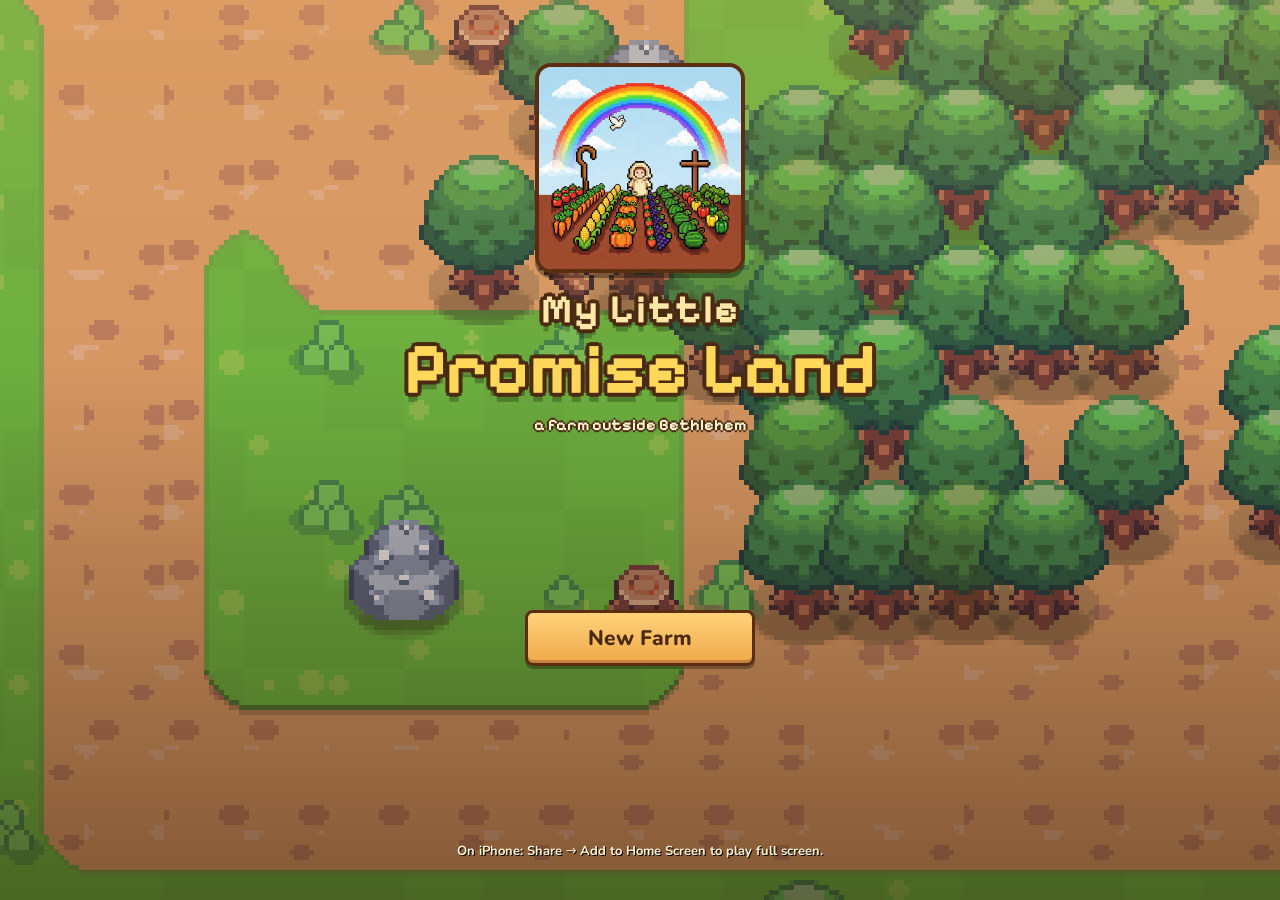
==== commit 97e0e90a: "Sinai Caverns: hand-designed five-section cave system (Upper Tunnels, Underground River, Crystal Gro" ====
--- a/public/index.html
+++ b/public/index.html
@@ -85,6 +85,7 @@
 <script src="js/interior.js"></script>
 <script src="js/jordan.js"></script>
 <script src="js/sinai.js"></script>
+<script src="js/caves.js"></script>
 <script src="js/craft.js"></script>
 <script src="js/game.js"></script>
 </body>
--- a/public/css/style.css
+++ b/public/css/style.css
@@ -1,7 +1,9 @@
-@font-face{font-family:'Pixelify Sans';font-weight:400;src:url(../fonts/pixelify-sans-latin-400-normal.woff2) format('woff2')}
-@font-face{font-family:'Pixelify Sans';font-weight:600 800;src:url(../fonts/pixelify-sans-latin-700-normal.woff2) format('woff2')}
+@font-face{font-family:'Pixelify Sans';font-weight:400 900;src:url(../fonts/pixelify-sans-latin-700-normal.woff2) format('woff2')}
+@font-face{font-family:'Nunito';font-weight:400 600;font-display:swap;src:url(../fonts/nunito-latin-700-normal.woff2) format('woff2')}
+@font-face{font-family:'Nunito';font-weight:700;font-display:swap;src:url(../fonts/nunito-latin-800-normal.woff2) format('woff2')}
+@font-face{font-family:'Nunito';font-weight:800 900;font-display:swap;src:url(../fonts/nunito-latin-900-normal.woff2) format('woff2')}
 *{box-sizing:border-box}
-html,body{margin:0;height:100%;overflow:hidden;background:#2a1c14;color:#4a2a12;font-family:'Pixelify Sans',ui-monospace,monospace;touch-action:none;-webkit-user-select:none;user-select:none;-webkit-touch-callout:none;-webkit-tap-highlight-color:transparent;overscroll-behavior:none}
+html,body{margin:0;height:100%;overflow:hidden;background:#2a1c14;color:#4a2a12;font-family:'Nunito',ui-rounded,system-ui,sans-serif;font-variant-numeric:tabular-nums lining-nums;touch-action:none;-webkit-user-select:none;user-select:none;-webkit-touch-callout:none;-webkit-tap-highlight-color:transparent;overscroll-behavior:none}
 #c{position:fixed;inset:0;width:100vw;height:100vh;image-rendering:pixelated;display:block}
 button{font:inherit;cursor:pointer}
 #loading{position:fixed;inset:0;display:flex;flex-direction:column;gap:16px;align-items:center;justify-content:center;color:#f7d9a0;font-size:22px;z-index:99;background:#2a1c14}
@@ -218,7 +220,7 @@
 .mapwrap{position:relative;border:3px solid #5b2e12;border-radius:6px;overflow:auto;background:#2b5a2a;max-height:52vh;-webkit-overflow-scrolling:touch}
 .mapinner{position:relative;width:100%}.mapinner.zoom{width:250%}
 .mapart{display:block;width:100%;height:auto}
-.mlab{position:absolute;transform:translate(-50%,-100%);background:rgba(44,24,10,.86);color:#fff7e2;font:700 11px 'Pixelify Sans',monospace;padding:1px 5px 2px;border-radius:4px;border:1px solid #d9ad3c;white-space:nowrap;pointer-events:none;display:flex;align-items:center;gap:3px;line-height:1.2}
+.mlab{position:absolute;transform:translate(-50%,-100%);background:rgba(44,24,10,.86);color:#fff7e2;font:700 11px 'Nunito',sans-serif;padding:1px 5px 2px;border-radius:4px;border:1px solid #d9ad3c;white-space:nowrap;pointer-events:none;display:flex;align-items:center;gap:3px;line-height:1.2}
 .mlab.sm{font-size:9px;border-color:#a77c22}.mlab.road{background:rgba(255,248,230,.9);color:#5b2e12;border-color:#5b2e12;font-size:10px}.mlab small{font-size:8px;opacity:.75}
 .mapinner.zoom .mlab{font-size:13px}.mapinner.zoom .mlab.sm{font-size:11px}
 .kd{display:inline-block;width:7px;height:7px;border-radius:50%;flex:none}.kd.open{background:#6fdc4f;box-shadow:0 0 0 1px #2d6b1e}.kd.shut{background:#ef5a3c;box-shadow:0 0 0 1px #7a2414}.kd.you{background:#e8392a;box-shadow:0 0 0 2px #fff}
@@ -227,14 +229,14 @@
 .pin{position:absolute;width:0;height:0;pointer-events:none;z-index:2}
 .pin b{position:absolute;left:-6px;top:-6px;width:12px;height:12px;border-radius:50%;background:#e8392a;border:2px solid #fff;box-sizing:border-box;box-shadow:0 1px 3px rgba(0,0,0,.5)}
 .pin::before{content:'';position:absolute;left:-14px;top:-14px;width:28px;height:28px;border-radius:50%;border:3px solid #ff4a32;box-sizing:border-box;animation:pinp 1.2s ease-out infinite}
-.pin span{position:absolute;left:0;top:9px;transform:translateX(-50%);background:#e8392a;color:#fff;font:700 10px 'Pixelify Sans',monospace;padding:0 4px;border-radius:3px;white-space:nowrap}
+.pin span{position:absolute;left:0;top:9px;transform:translateX(-50%);background:#e8392a;color:#fff;font:700 10px 'Nunito',sans-serif;padding:0 4px;border-radius:3px;white-space:nowrap}
 @keyframes pinp{0%{transform:scale(.3);opacity:1}100%{transform:scale(1.4);opacity:0}}
 .mapbtns{display:flex;flex-wrap:wrap;gap:5px;margin-bottom:6px}.mapbtns .btn{flex:1 1 28%;padding:5px 3px;font-size:13px}
 .mlab.below{transform:translate(-50%,0)}.mlab.right{transform:translate(-100%,-100%)}.mlab.left{transform:translate(0,-100%)}
 
 #fishgame{position:fixed;inset:0;z-index:30;display:flex;align-items:flex-end;justify-content:center;padding-bottom:calc(env(safe-area-inset-bottom) + 150px);background:rgba(10,20,30,.18);touch-action:none}
 #fishgame .fg-card{width:min(340px,88vw);background:#f6ead0;border:3px solid #5b2e12;border-radius:10px;box-shadow:0 6px 0 #3a1c0a,0 10px 24px rgba(0,0,0,.4);padding:10px 12px 12px;text-align:center}
-#fishgame .fg-title{font:700 18px 'Pixelify Sans',monospace;color:#5b2e12;margin-bottom:8px}
+#fishgame .fg-title{font:700 18px 'Nunito',sans-serif;color:#5b2e12;margin-bottom:8px}
 #fishgame .fg-bar{position:relative;height:30px;border:3px solid #3a2414;border-radius:6px;background:linear-gradient(#3f7fb0,#2c5f8a);overflow:hidden}
 #fishgame .fg-zone{position:absolute;top:0;bottom:0;background:#6fdc4f;box-shadow:inset 0 0 0 2px #2d6b1e}
 #fishgame .fg-needle{position:absolute;top:-2px;bottom:-2px;width:6px;margin-left:-3px;background:#fff;border:2px solid #3a2414;border-radius:3px}
@@ -244,14 +246,14 @@
 #fishgame .fg-hint{font-size:13px;color:#7a4a28;min-height:16px}
 #catchpop{position:fixed;inset:0;z-index:31;display:flex;align-items:center;justify-content:center;background:rgba(10,20,30,.35);animation:cpfade .2s}
 #catchpop .cp-card{position:relative;width:min(280px,80vw);background:#f6ead0;border:3px solid #5b2e12;border-radius:12px;box-shadow:0 6px 0 #3a1c0a,0 12px 30px rgba(0,0,0,.45);padding:18px 16px 14px;text-align:center;animation:cppop .35s cubic-bezier(.2,1.6,.4,1)}
-#catchpop .cp-badge{position:absolute;top:-14px;left:50%;transform:translateX(-50%) rotate(-3deg);background:#e8392a;color:#fff;font:700 14px 'Pixelify Sans',monospace;padding:3px 12px;border-radius:6px;border:2px solid #7a1a10;white-space:nowrap}
+#catchpop .cp-badge{position:absolute;top:-14px;left:50%;transform:translateX(-50%) rotate(-3deg);background:#e8392a;color:#fff;font:700 14px 'Nunito',sans-serif;padding:3px 12px;border-radius:6px;border:2px solid #7a1a10;white-space:nowrap}
 #catchpop .cp-pic{width:150px;height:110px;margin:4px auto 8px;border-radius:10px;background:radial-gradient(circle,#bfe3f5 0,#7fbfe0 70%);border:3px solid #5b2e12;display:flex;align-items:center;justify-content:center}
 #catchpop .cp-pic img{width:112px;height:auto;image-rendering:pixelated;animation:cpwig 1.4s ease-in-out infinite}
-#catchpop .cp-name{font:700 22px 'Pixelify Sans',monospace;color:#5b2e12}
+#catchpop .cp-name{font:700 22px 'Nunito',sans-serif;color:#5b2e12}
 #catchpop .cp-sub{color:#7a4a28;margin:6px 0 10px}
 #catchpop .cp-stats{display:flex;justify-content:center;gap:10px;margin:8px 0 12px}
 #catchpop .cp-stats div{background:#fff7e2;border:2px solid #c9a46a;border-radius:8px;padding:5px 14px;display:flex;flex-direction:column;align-items:center;min-width:76px}
-#catchpop .cp-stats b{font:700 18px 'Pixelify Sans',monospace;color:#3a2414}#catchpop .cp-stats span{font-size:11px;color:#8a6a48}
+#catchpop .cp-stats b{font:700 18px 'Nunito',sans-serif;color:#3a2414}#catchpop .cp-stats span{font-size:11px;color:#8a6a48}
 #catchpop .btn{min-width:120px}
 @keyframes cppop{0%{transform:scale(.6);opacity:0}100%{transform:scale(1);opacity:1}}@keyframes cpfade{0%{opacity:0}}
 @keyframes cpwig{0%,100%{transform:rotate(-6deg)}50%{transform:rotate(6deg)}}
@@ -282,3 +284,12 @@
 .xn{font-size:12px;color:#7a4a00}
 .cbtns{flex-direction:column;align-self:center}
 .cbtns .btn{min-width:62px}
+
+/* the game logo keeps its pixel lettering */
+.logo,.logo *{font-family:'Pixelify Sans',monospace}
+
+/* name of the item picked with the switch button */
+#selname{position:fixed;left:50%;bottom:calc(env(safe-area-inset-bottom) + 132px);transform:translate(-50%,6px);z-index:7;display:flex;align-items:center;gap:6px;padding:4px 12px 4px 6px;background:#fbe6bf;border:3px solid #5b2e12;border-radius:12px;color:#5b2e12;font-weight:800;font-size:15px;white-space:nowrap;opacity:0;pointer-events:none;transition:opacity .15s,transform .15s}
+#selname.on{opacity:1;transform:translate(-50%,0)}
+#selname img{width:24px;height:24px;image-rendering:pixelated}
+#selname small{font-size:12px;opacity:.75}
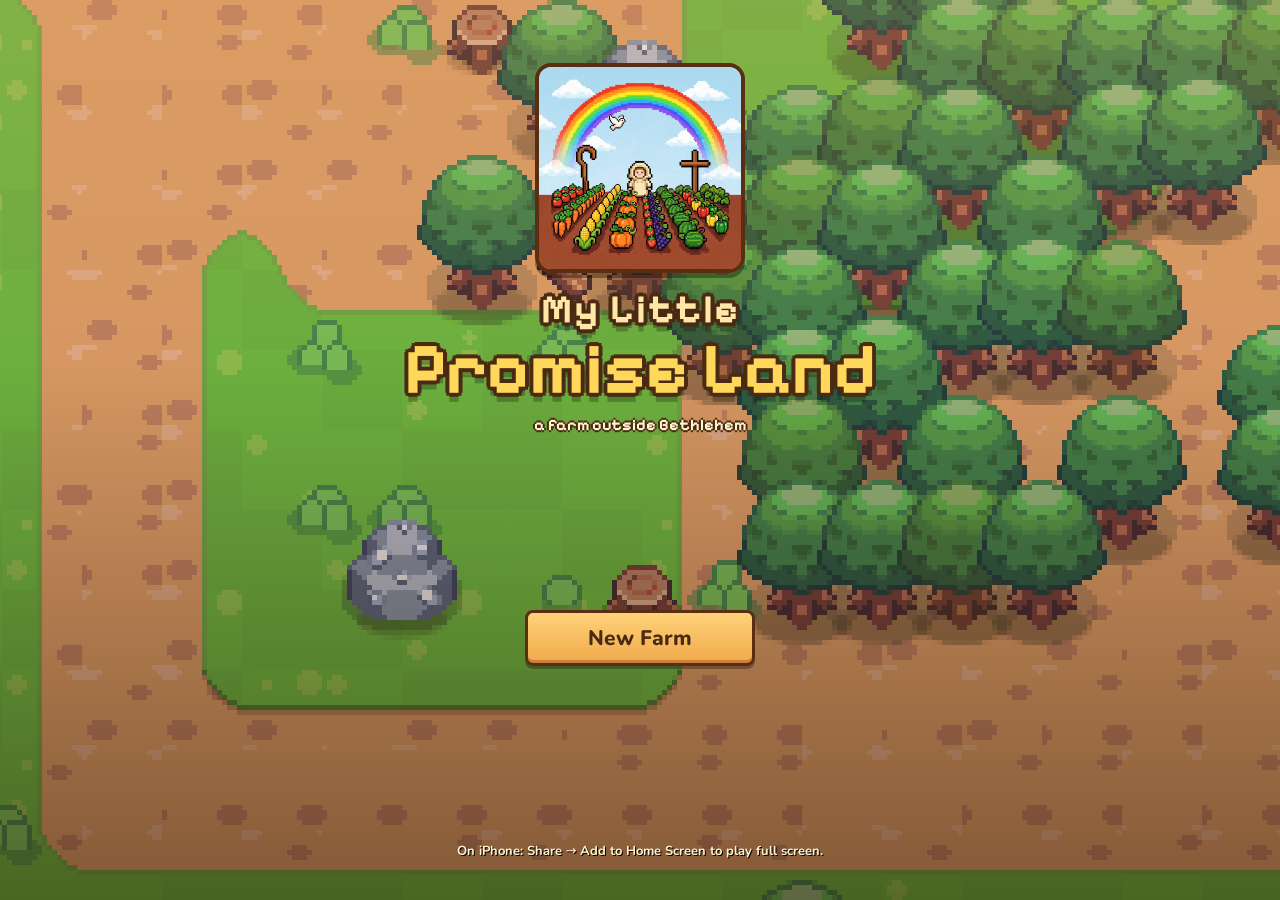
==== commit 88d9fc69: "Collection Book (fish and relics with rarity, hints, biggest catch); rarer cave fish, relics and a l" ====
--- a/public/index.html
+++ b/public/index.html
@@ -41,7 +41,7 @@
 <div id="dialog"><div class="paper"><div class="dhead"><canvas id="dPort" width="72" height="72"></canvas><div class="dname"></div></div><div class="dt"></div><div class="dch"></div></div></div>
 
 <div id="menu"><div class="card paper">
-  <div class="mhead"><div class="tabs"><div class="tab" data-tab="bag">Bag</div><div class="tab" data-tab="map">Map</div><div class="tab" data-tab="farm">Farm</div><div class="tab" data-tab="people">People</div><div class="tab" data-tab="opts">Options</div></div><button class="x">✕</button></div>
+  <div class="mhead"><div class="tabs"><div class="tab" data-tab="bag">Bag</div><div class="tab" data-tab="map">Map</div><div class="tab" data-tab="farm">Farm</div><div class="tab" data-tab="people">People</div><div class="tab" data-tab="book">Book</div><div class="tab" data-tab="opts">Options</div></div><button class="x">✕</button></div>
   <div class="mbody"></div>
 </div></div>
 
--- a/public/css/style.css
+++ b/public/css/style.css
@@ -293,3 +293,21 @@
 #selname.on{opacity:1;transform:translate(-50%,0)}
 #selname img{width:24px;height:24px;image-rendering:pixelated}
 #selname small{font-size:12px;opacity:.75}
+
+/* church treasury */
+.relicgrid{display:grid;grid-template-columns:repeat(3,1fr);gap:6px}
+.relic{display:flex;flex-direction:column;align-items:center;text-align:center;padding:6px 3px;border-radius:10px;background:#f3e2c2;box-shadow:inset 0 0 0 2px #e2c48e}
+.relic img{width:36px;height:36px;image-rendering:pixelated}.relic img.sil{filter:brightness(0);opacity:.25}
+.relic b{font-size:12px;line-height:1.1;margin-top:2px}.relic small{font-size:10px;opacity:.7;line-height:1.1}
+.relic.got{background:#fff6dc;box-shadow:inset 0 0 0 2px #d8a840}.relic.held{background:#e9f6dc;box-shadow:inset 0 0 0 2px #7ab85a}
+.rrow{display:flex;justify-content:space-between;padding:5px 8px;border-radius:8px;background:#f3e2c2;margin-bottom:4px;font-weight:700;font-size:13px}.rrow.done{background:#e3f0d0;color:#3a6a2a}
+
+/* collection book */
+.bookgrid{display:grid;grid-template-columns:repeat(3,1fr);gap:6px;margin-bottom:4px}
+.bk{display:flex;flex-direction:column;align-items:center;text-align:center;padding:6px 3px 5px;border-radius:10px;background:#efdcba;box-shadow:inset 0 0 0 2px #e0c08a}
+.bk.got{background:#fff6dc;box-shadow:inset 0 0 0 2px #d8a840}
+.bk img{width:36px;height:36px;image-rendering:pixelated}.bk img.sil{filter:brightness(0);opacity:.25}
+.bk b{font-size:12px;line-height:1.1;margin-top:2px}.bk small{font-size:10px;opacity:.75;line-height:1.15;margin-top:2px}
+.rar{font-style:normal;font-size:9px;font-weight:900;letter-spacing:.04em;text-transform:uppercase;padding:1px 5px;border-radius:5px;margin-top:2px;color:#fff}
+.rar.c{background:#8a9a7a}.rar.u{background:#4a8ac0}.rar.r{background:#9a4ac0}.rar.l{background:linear-gradient(90deg,#d89a10,#f0c840);color:#4a2a00}
+.mhead .tabs{gap:3px;min-width:0}.mhead .tabs .tab{flex:1 1 auto;min-width:0;padding:6px 4px;text-align:center;font-size:14px;white-space:nowrap}
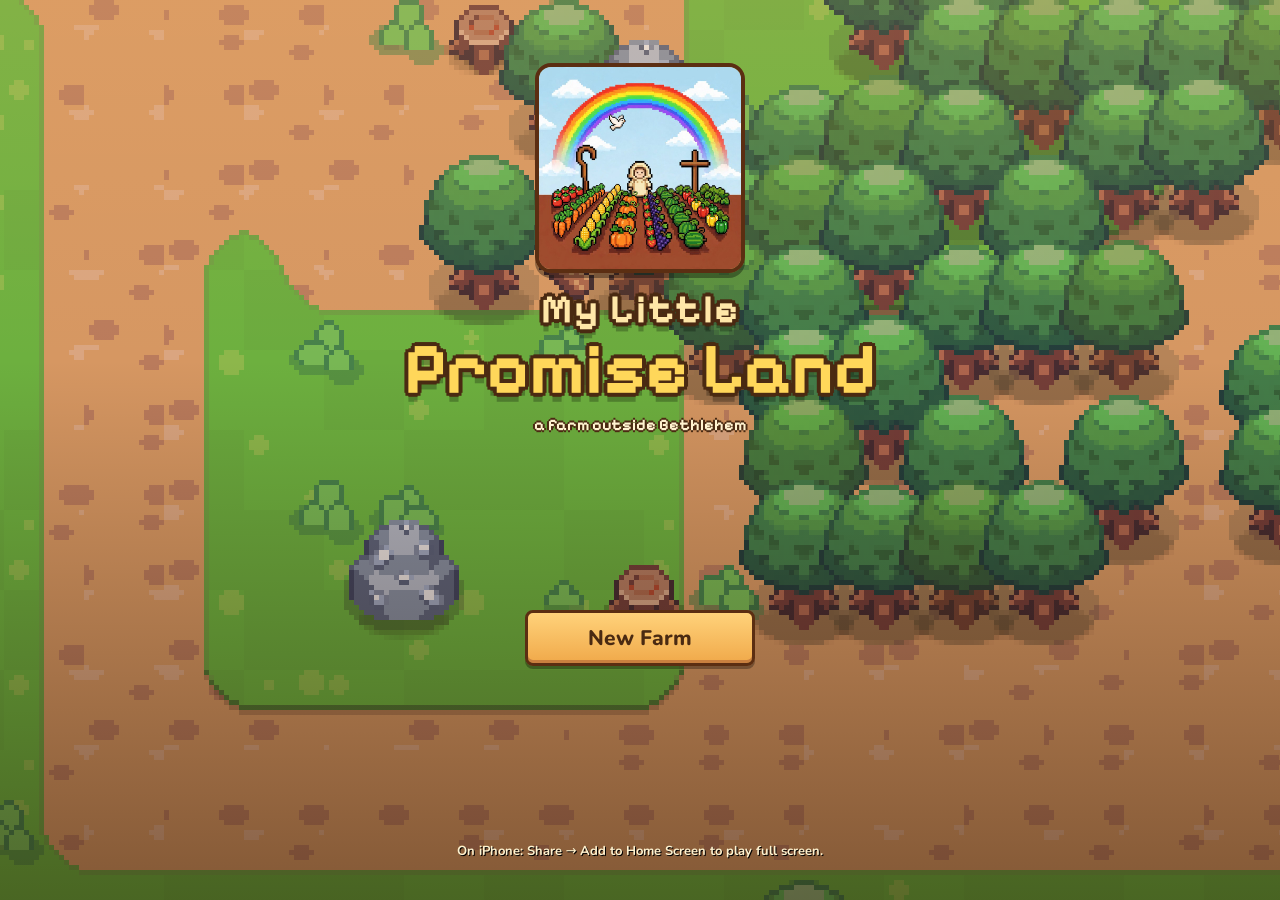
==== commit 85d888f8: "15 new unlockable items, seasonal shop stock, clearer icons Co-Authored-By: Claude Opus 5.5 <noreply" ====
--- a/public/index.html
+++ b/public/index.html
@@ -87,6 +87,7 @@
 <script src="js/sinai.js"></script>
 <script src="js/caves.js"></script>
 <script src="js/craft.js"></script>
+<script src="js/more.js"></script>
 <script src="js/game.js"></script>
 </body>
 </html>
--- a/public/css/style.css
+++ b/public/css/style.css
@@ -311,3 +311,7 @@
 .rar{font-style:normal;font-size:9px;font-weight:900;letter-spacing:.04em;text-transform:uppercase;padding:1px 5px;border-radius:5px;margin-top:2px;color:#fff}
 .rar.c{background:#8a9a7a}.rar.u{background:#4a8ac0}.rar.r{background:#9a4ac0}.rar.l{background:linear-gradient(90deg,#d89a10,#f0c840);color:#4a2a00}
 .mhead .tabs{gap:3px;min-width:0}.mhead .tabs .tab{flex:1 1 auto;min-width:0;padding:6px 4px;text-align:center;font-size:14px;white-space:nowrap}
+
+.shoprow.slock{background:#ecdcc0}.slock img{filter:grayscale(1);opacity:.45}.slock b{color:#8a7a68}.slock .muted{color:#7a5a3a}
+.slock .lk{display:block;width:16px;height:20px;position:relative}.slock .lk:before{content:'';position:absolute;left:3px;top:0;width:6px;height:7px;border:3px solid #7a5a3a;border-bottom:0;border-radius:6px 6px 0 0}.slock .lk:after{content:'';position:absolute;left:0;top:8px;width:16px;height:11px;background:#7a5a3a;border-radius:2px}
+.muted.soon{margin:8px 2px 2px;font-style:italic}
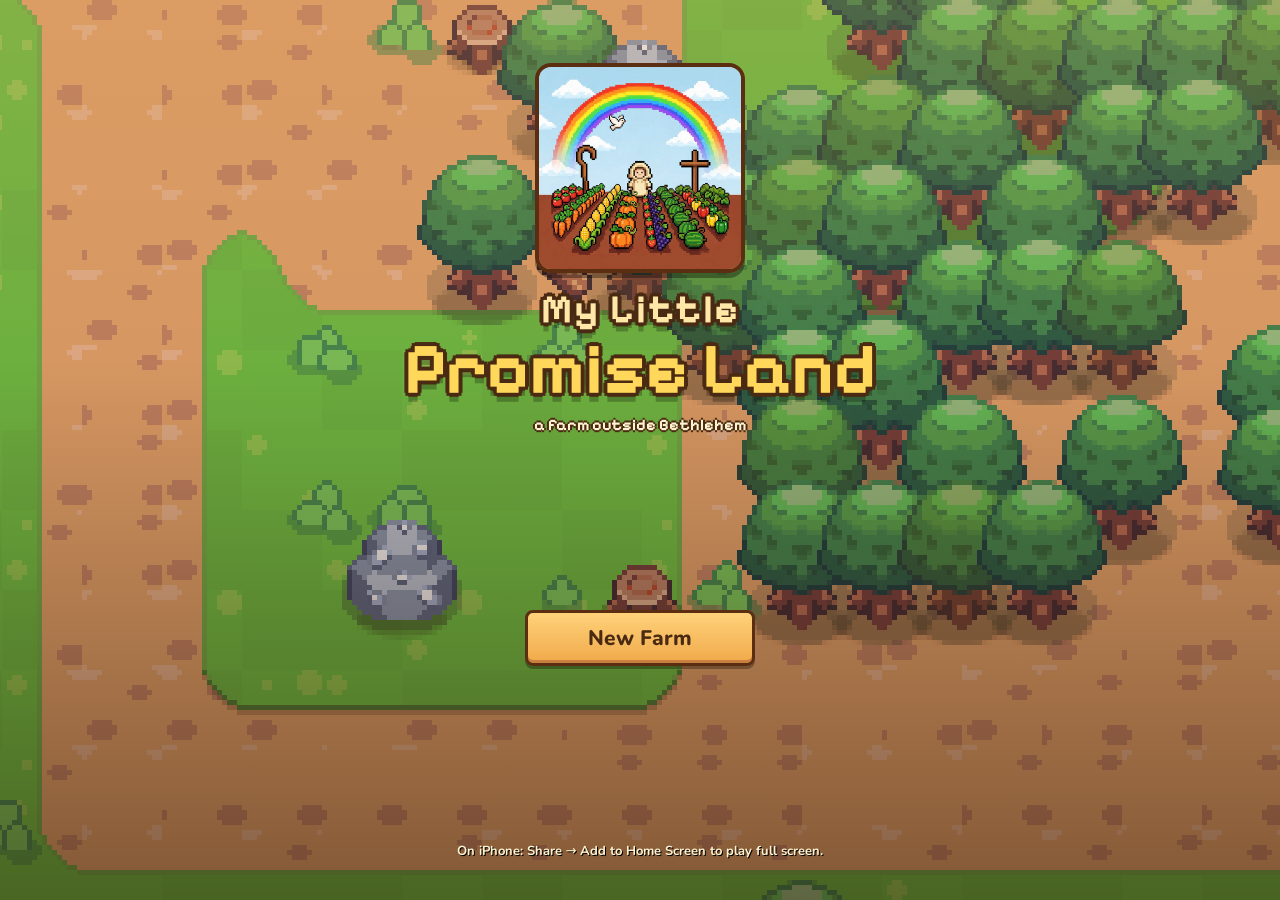
==== commit 5e3c7798: "Skills: farming, fishing, mining, foraging and crafting levels with perks Co-Authored-By: Claude Opu" ====
--- a/public/index.html
+++ b/public/index.html
@@ -41,7 +41,7 @@
 <div id="dialog"><div class="paper"><div class="dhead"><canvas id="dPort" width="72" height="72"></canvas><div class="dname"></div></div><div class="dt"></div><div class="dch"></div></div></div>
 
 <div id="menu"><div class="card paper">
-  <div class="mhead"><div class="tabs"><div class="tab" data-tab="bag">Bag</div><div class="tab" data-tab="map">Map</div><div class="tab" data-tab="farm">Farm</div><div class="tab" data-tab="people">People</div><div class="tab" data-tab="book">Book</div><div class="tab" data-tab="opts">Options</div></div><button class="x">✕</button></div>
+  <div class="mhead"><div class="tabs"><div class="tab" data-tab="bag">Bag</div><div class="tab" data-tab="map">Map</div><div class="tab" data-tab="farm">Farm</div><div class="tab" data-tab="people">People</div><div class="tab" data-tab="skills">Skills</div><div class="tab" data-tab="book">Book</div><div class="tab" data-tab="opts">Options</div></div><button class="x">✕</button></div>
   <div class="mbody"></div>
 </div></div>
 
@@ -88,6 +88,7 @@
 <script src="js/caves.js"></script>
 <script src="js/craft.js"></script>
 <script src="js/more.js"></script>
+<script src="js/skills.js"></script>
 <script src="js/game.js"></script>
 </body>
 </html>
--- a/public/css/style.css
+++ b/public/css/style.css
@@ -315,3 +315,17 @@
 .shoprow.slock{background:#ecdcc0}.slock img{filter:grayscale(1);opacity:.45}.slock b{color:#8a7a68}.slock .muted{color:#7a5a3a}
 .slock .lk{display:block;width:16px;height:20px;position:relative}.slock .lk:before{content:'';position:absolute;left:3px;top:0;width:6px;height:7px;border:3px solid #7a5a3a;border-bottom:0;border-radius:6px 6px 0 0}.slock .lk:after{content:'';position:absolute;left:0;top:8px;width:16px;height:11px;background:#7a5a3a;border-radius:2px}
 .muted.soon{margin:8px 2px 2px;font-style:italic}
+
+.skrow{background:#fbf3e2;border:2px solid #e0cba4;border-radius:12px;padding:8px 10px;margin:0 0 8px}
+.sk-top{display:flex;align-items:center;gap:10px}.sk-top img{width:32px;height:32px;image-rendering:pixelated}
+.sk-name{flex:1;display:flex;flex-direction:column}.sk-name b{font-size:16px}.sk-name .muted{font-size:12px}
+.sk-lv{font-size:13px;color:#7a5a3a}.sk-lv b{font-size:22px;color:var(--c)}
+.sk-pips{display:flex;gap:3px;margin:6px 0 4px}.sk-pips i{flex:1;height:7px;border-radius:4px;background:#e6d6b8}.sk-pips i.big{height:9px;margin-top:-1px}.sk-pips i.on{background:var(--c)}
+.sk-bar{position:relative;height:16px;border-radius:8px;background:#e6d6b8;overflow:hidden}.sk-bar div{height:100%;background:var(--c);opacity:.55}
+.sk-bar span{position:absolute;inset:0;font-size:11px;line-height:16px;text-align:center;color:#4a3420;font-weight:700}
+.sk-perks{margin:6px 0 0;padding-left:18px;font-size:12.5px;color:#4a3420}.sk-perks li{margin:1px 0}.sk-perks li.got{color:#3f7a2a;font-weight:700;list-style:none;margin-left:-14px}.sk-perks li.nyet{color:#a08a70;list-style:none;margin-left:-14px}
+#lvlup{position:fixed;inset:0;display:none;align-items:center;justify-content:center;z-index:60;pointer-events:none}#lvlup.on{display:flex;pointer-events:auto}
+.lu-card{background:#fbf3e2;border:4px solid var(--c);border-radius:16px;padding:14px 18px;max-width:300px;text-align:center;box-shadow:0 8px 30px rgba(0,0,0,.35);animation:luPop .45s cubic-bezier(.2,1.6,.4,1)}
+.lu-card img{width:48px;height:48px;image-rendering:pixelated}.lu-t{font-size:22px;font-weight:800;color:var(--c);margin:4px 0 6px}
+.lu-card ul{text-align:left;margin:0 0 8px;padding-left:18px;font-size:14px;color:#4a3420}.lu-card li{margin:2px 0}.lu-card li.lu-new{font-weight:800;color:#3f7a2a}
+@keyframes luPop{from{transform:scale(.4);opacity:0}to{transform:scale(1);opacity:1}}
